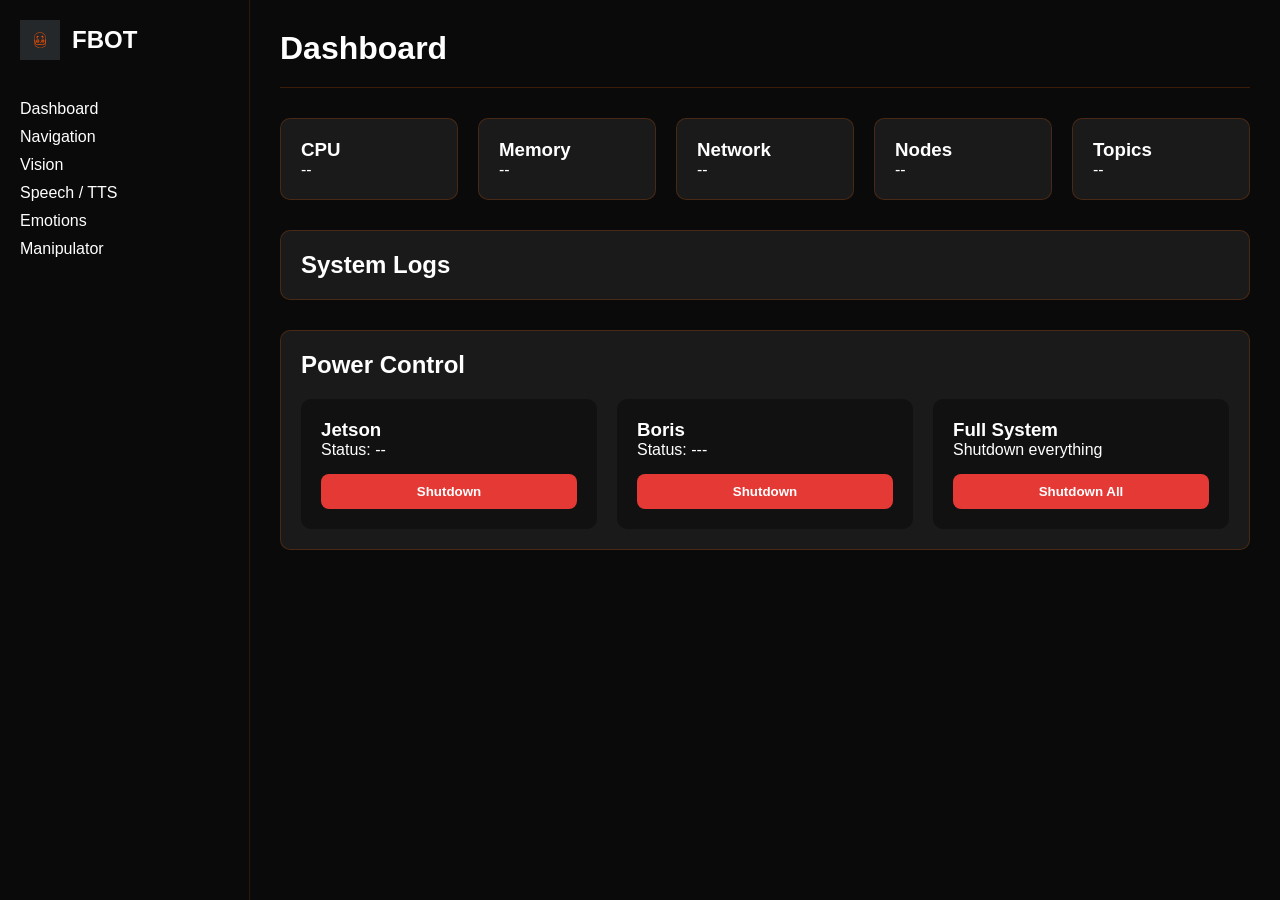
==== fbot_webclient.html @ 53bdb5b1 "add initial UI dashboard" ====
<!DOCTYPE html>
<html>
<head>
    <meta charset="UTF-8">

    <link rel="stylesheet" href="css/theme.css">
    <link rel="stylesheet" href="css/base.css">
    <link rel="stylesheet" href="css/layout.css">
    <link rel="stylesheet" href="css/sidebar.css">
    <link rel="stylesheet" href="css/dashboard.css">

    <title>Web Client</title>
</head>

<body>

<div class="layout">

    <aside class="sidebar">

        <div class="logo">
            <img src="img/Logotipo.svg" alt="FBOT logo">
            <h2>FBOT</h2>
        </div>

        <a class="active">Dashboard</a>
        <a>Navigation</a>
        <a>Vision</a>
        <a>Speech / TTS</a>
        <a>Emotions</a>
        <a>Manipulator</a>

    </aside>


    <main class="main">

        <header class="header">
            <h1>Dashboard</h1>
        </header>

        <section class="cards">
            <div class="card">
                <h3>CPU</h3>
                <p class="value">--</p>
            </div>
            <div class="card">
                <h3>Memory</h3>
                <p class="value">--</p>
            </div>
            <div class="card">
                <h3>Network</h3>
                <p class="value">--</p>
            </div>  
            <div class="card">
                <h3>Nodes</h3>
                <p class="value">--</p>
            </div>
            <div class="card">
                <h3>Topics</h3>
                <p class="value">--</p>
            </div>
        </section>

        <section class="logs">
            <h2>System Logs</h2>
        </section>

        <section class="power">
            <h2>Power Control</h2>
            <div class="power-grid">
                <div class="power-card">
                    <h3>Jetson</h3>
                    <p>Status: --</p>
                    <button>Shutdown</button>
                </div>

                <div class="power-card">
                    <h3>Boris</h3>
                    <p>Status: ---</p>
                    <button>Shutdown</button>
                </div>

                <div class="power-card">
                    <h3>Full System</h3>
                    <p>Shutdown everything</p>
                    <button>Shutdown All</button>
                </div>
            </div>
        </section>
    </main>
</div>

</body>
</html>
---- css/theme.css ----
:root {
  --background: #0a0a0a;
  --foreground: #ffffff;

  --card: #1a1a1a;
  --card-foreground: #ffffff;

  --primary: #ff6600;
  --primary-foreground: #000;

  --accent: #ff6600;

  --border: rgba(255,102,0,0.2);

  --sidebar: #0a0a0a;
  --sidebar-foreground: #ffffff;
  --sidebar-primary: #ff6600;
  --sidebar-border: rgba(255,102,0,0.15);

  --radius: 10px;
}
---- css/base.css ----
*{
  box-sizing:border-box;
  margin:0;
  padding:0;
}

body{
  font-family: Arial, Helvetica, sans-serif;
  background: var(--background);
  color: var(--foreground);
}

a{
  text-decoration:none;
  color:inherit;
}
---- css/layout.css ----
.layout{
  display:grid;
  grid-template-columns:250px 1fr;
  height:100vh;
}

.main{
  padding:30px;
}

.header{
  display:flex;
  justify-content:space-between;
  align-items:center;

  padding-bottom:20px;
  margin-bottom:30px;

  border-bottom:1px solid var(--border);
}
---- css/sidebar.css ----
.sidebar{

  background:var(--sidebar);

  border-right:1px solid var(--sidebar-border);

  padding:20px;

  display:flex;
  flex-direction:column;

  gap:10px;
}

.logo{
  display:flex;
  align-items:center;
  gap:12px;

  margin-bottom:30px;
}

.logo img{
  width:40px;
}

.logo-text{
  display:flex;
  flex-direction:column;
}

.logo-text span{
  font-size:12px;
  opacity:.7;
}

.menu{
  display:flex;
  flex-direction:column;
  gap:6px;
}

.menu a{

  padding:12px 16px;

  border-radius:8px;

  display:flex;
  align-items:center;

  gap:10px;

  color:#cfcfcf;
}

.menu a:hover{
  background:#1a1a1a;
}

.menu a.active{

  background:var(--sidebar-primary);

  color:black;
}
---- css/dashboard.css ----
.cards{

  display:grid;

  grid-template-columns:repeat(5,1fr);

  gap:20px;

  margin-bottom:30px;
}

.card{

  background:var(--card);

  border:1px solid var(--border);

  border-radius:var(--radius);

  padding:20px;
}

.card-title{

  font-size:14px;

  opacity:.7;

  margin-bottom:10px;
}

.card-value{

  font-size:28px;

  font-weight:bold;
}


.logs{

  background:var(--card);

  border:1px solid var(--border);

  border-radius:var(--radius);

  padding:20px;

  margin-bottom:30px;
}

.logs pre{

  font-family:monospace;

  font-size:14px;

  line-height:1.6;
}


.power{

  background:var(--card);

  border:1px solid var(--border);

  border-radius:var(--radius);

  padding:20px;
}

.power-grid{

  margin-top:20px;

  display:grid;

  grid-template-columns:repeat(3,1fr);

  gap:20px;
}

.power-card{

  background:#111;

  border-radius:var(--radius);

  padding:20px;
}

.power-card button{

  margin-top:15px;

  width:100%;

  padding:10px;

  border:none;

  border-radius:8px;

  background:#e53935;

  color:white;

  font-weight:bold;

  cursor:pointer;
}
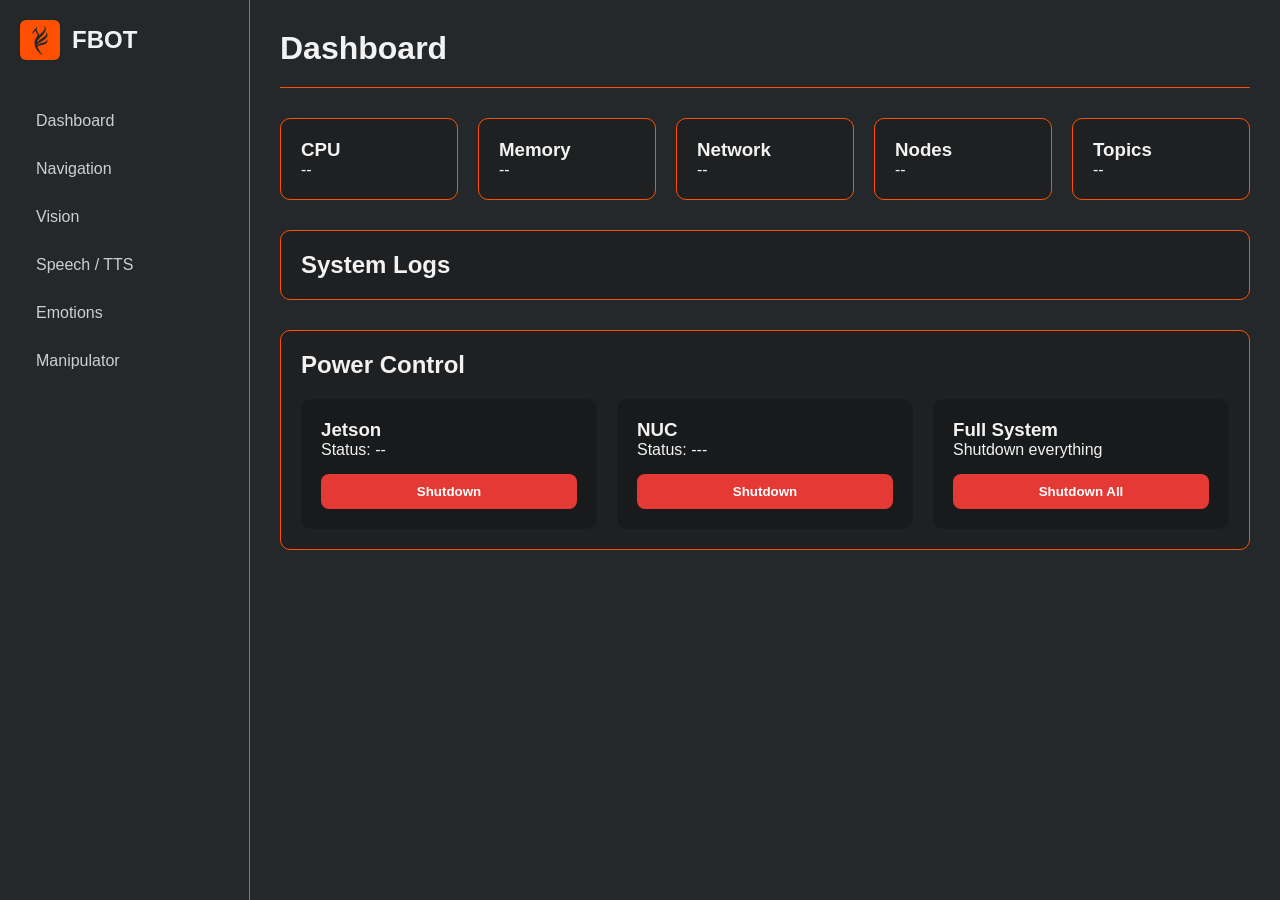
==== commit fca61301: "update UI colors" ====
--- a/fbot_webclient.html
+++ b/fbot_webclient.html
@@ -19,16 +19,18 @@
     <aside class="sidebar">
 
         <div class="logo">
-            <img src="img/Logotipo.svg" alt="FBOT logo">
+            <img src="assets/img/Logotipo.svg" alt="FBOT logo">
             <h2>FBOT</h2>
         </div>
 
-        <a class="active">Dashboard</a>
-        <a>Navigation</a>
-        <a>Vision</a>
-        <a>Speech / TTS</a>
-        <a>Emotions</a>
-        <a>Manipulator</a>
+        <div class="menu">
+            <a href="#">Dashboard</a>
+            <a href="#">Navigation</a>
+            <a href="#">Vision</a>
+            <a href="#">Speech / TTS</a>
+            <a href="#">Emotions</a>
+            <a href="#">Manipulator</a>
+        </div>
 
     </aside>
 
@@ -76,7 +78,7 @@
                 </div>
 
                 <div class="power-card">
-                    <h3>Boris</h3>
+                    <h3>NUC</h3>
                     <p>Status: ---</p>
                     <button>Shutdown</button>
                 </div>
--- a/css/theme.css
+++ b/css/theme.css
@@ -1,21 +1,21 @@
 :root {
-  --background: #0a0a0a;
-  --foreground: #ffffff;
+  --background: #25282a;
+  --foreground: #f2f2f2;
 
-  --card: #1a1a1a;
-  --card-foreground: #ffffff;
+  --card: #1e2022;
+  --card-foreground: #f2f2f2;
 
-  --primary: #ff6600;
-  --primary-foreground: #000;
+  --primary: #fe5000;
+  --primary-foreground: #25282a;
 
-  --accent: #ff6600;
+  --accent: #fe5000;
 
-  --border: rgba(255,102,0,0.2);
+  --border: #fe5000;
 
-  --sidebar: #0a0a0a;
-  --sidebar-foreground: #ffffff;
-  --sidebar-primary: #ff6600;
-  --sidebar-border: rgba(255,102,0,0.15);
+  --sidebar: #25282a;
+  --sidebar-foreground: #f2f2f2;
+  --sidebar-primary: #fe5000;
+  --sidebar-border: #fe5000;
 
   --radius: 10px;
 }
--- a/css/sidebar.css
+++ b/css/sidebar.css
@@ -22,6 +22,7 @@
 
 .logo img{
   width:40px;
+  border-radius: 6px;
 }
 
 .logo-text{
@@ -41,7 +42,7 @@
 }
 
 .menu a{
-
+  
   padding:12px 16px;
 
   border-radius:8px;
@@ -55,12 +56,12 @@
 }
 
 .menu a:hover{
-  background:#1a1a1a;
+  background:#fe5000;
 }
 
 .menu a.active{
 
   background:var(--sidebar-primary);
 
-  color:black;
+  color:#fe5000;
 }
--- a/css/dashboard.css
+++ b/css/dashboard.css
@@ -84,7 +84,7 @@
 
 .power-card{
 
-  background:#111;
+  background:#181a1b;
 
   border-radius:var(--radius);
 
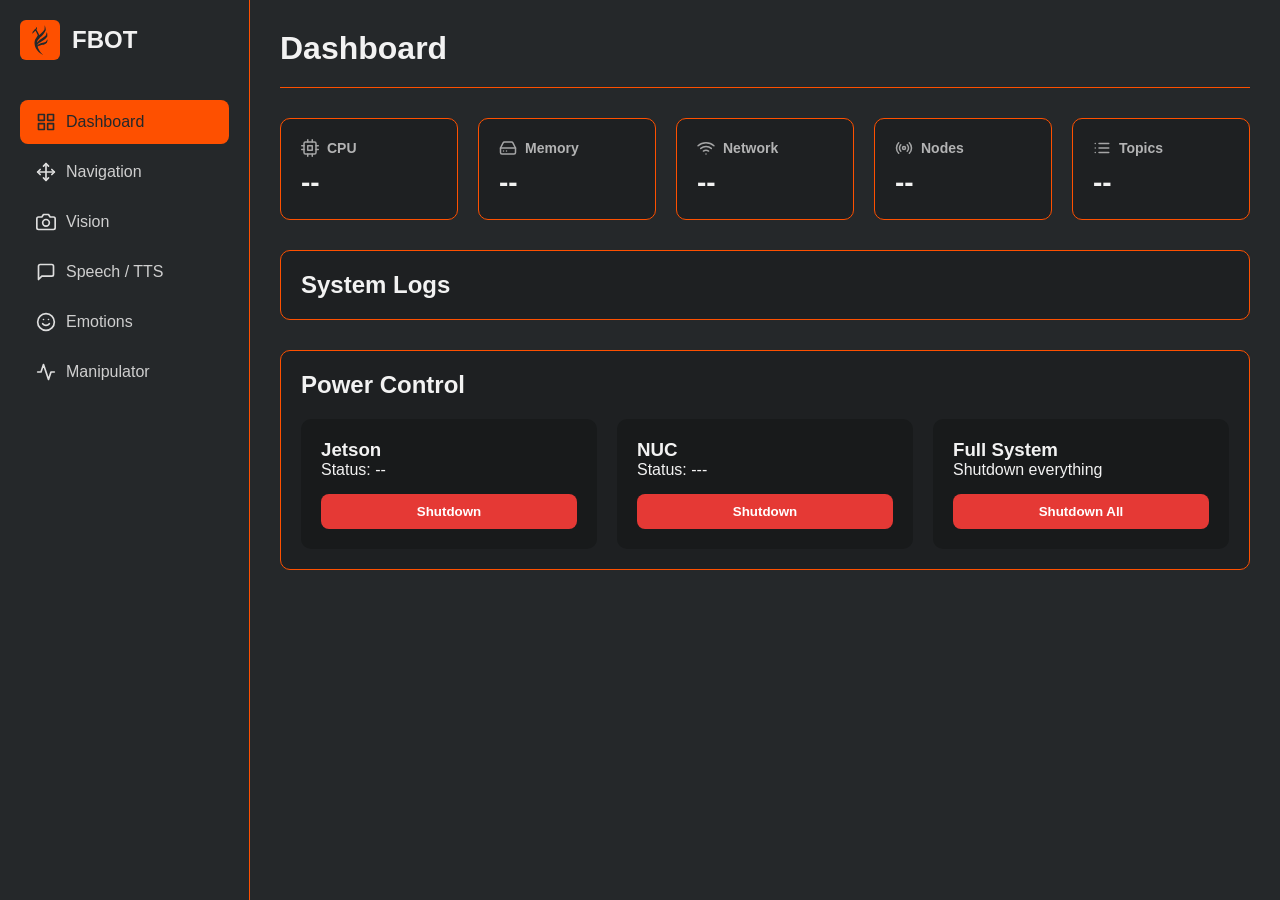
==== commit 9d8df1ca: "add card icons and fix sidebar icon color states" ====
--- a/fbot_webclient.html
+++ b/fbot_webclient.html
@@ -19,17 +19,35 @@
     <aside class="sidebar">
 
         <div class="logo">
-            <img src="assets/img/Logotipo.svg" alt="FBOT logo">
+            <img src="assets/logo/Logotipo.svg" alt="FBOT logo">
             <h2>FBOT</h2>
         </div>
 
         <div class="menu">
-            <a href="#">Dashboard</a>
-            <a href="#">Navigation</a>
-            <a href="#">Vision</a>
-            <a href="#">Speech / TTS</a>
-            <a href="#">Emotions</a>
-            <a href="#">Manipulator</a>
+            <a href="#" class="active">
+                <img src="assets/sidebar/grid.svg" alt="" class="menu-icon">
+                <span>Dashboard</span>
+            </a>
+            <a href="#">
+                <img src="assets/sidebar/move.svg" alt="" class="menu-icon">
+                <span>Navigation</span>
+            </a>
+            <a href="#">
+                <img src="assets/sidebar/camera.svg" alt="" class="menu-icon">
+                <span>Vision</span>
+            </a>
+            <a href="#">
+                <img src="assets/sidebar/message-square.svg" alt="" class="menu-icon">
+                <span>Speech / TTS</span>
+            </a>
+            <a href="#">
+                <img src="assets/sidebar/smile.svg" alt="" class="menu-icon">
+                <span>Emotions</span>
+            </a>
+            <a href="#">
+                <img src="assets/sidebar/activity.svg" alt="" class="menu-icon">
+                <span>Manipulator</span>
+            </a>
         </div>
 
     </aside>
@@ -43,24 +61,39 @@
 
         <section class="cards">
             <div class="card">
-                <h3>CPU</h3>
-                <p class="value">--</p>
+                <h3 class="card-title">
+                    <img src="assets/cards/cpu.svg" alt="" class="card-icon">
+                    <span>CPU</span>
+                </h3>
+                <p class="card-value">--</p>
             </div>
             <div class="card">
-                <h3>Memory</h3>
-                <p class="value">--</p>
+                <h3 class="card-title">
+                    <img src="assets/cards/hard-drive.svg" alt="" class="card-icon">
+                    <span>Memory</span>
+                </h3>
+                <p class="card-value">--</p>
             </div>
             <div class="card">
-                <h3>Network</h3>
-                <p class="value">--</p>
-            </div>  
-            <div class="card">
-                <h3>Nodes</h3>
-                <p class="value">--</p>
+                <h3 class="card-title">
+                    <img src="assets/cards/wifi.svg" alt="" class="card-icon">
+                    <span>Network</span>
+                </h3>
+                <p class="card-value">--</p>
             </div>
             <div class="card">
-                <h3>Topics</h3>
-                <p class="value">--</p>
+                <h3 class="card-title">
+                    <img src="assets/cards/radio.svg" alt="" class="card-icon">
+                    <span>Nodes</span>
+                </h3>
+                <p class="card-value">--</p>
+            </div>
+            <div class="card">
+                <h3 class="card-title">
+                    <img src="assets/cards/list.svg" alt="" class="card-icon">
+                    <span>Topics</span>
+                </h3>
+                <p class="card-value">--</p>
             </div>
         </section>
 
--- a/css/theme.css
+++ b/css/theme.css
@@ -3,17 +3,21 @@
   --foreground: #f2f2f2;
 
   --card: #1e2022;
+  --card-secondary: #181a1b;
   --card-foreground: #f2f2f2;
 
   --primary: #fe5000;
   --primary-foreground: #25282a;
 
+  --danger: #e53935;
+  --danger-foreground: #ffffff;
+
   --accent: #fe5000;
-
   --border: #fe5000;
 
   --sidebar: #25282a;
   --sidebar-foreground: #f2f2f2;
+  --sidebar-muted: #cfcfcf;
   --sidebar-primary: #fe5000;
   --sidebar-border: #fe5000;
 
--- a/css/layout.css
+++ b/css/layout.css
@@ -12,9 +12,7 @@
   display:flex;
   justify-content:space-between;
   align-items:center;
-
   padding-bottom:20px;
   margin-bottom:30px;
-
   border-bottom:1px solid var(--border);
 }
--- a/css/sidebar.css
+++ b/css/sidebar.css
@@ -1,14 +1,9 @@
 .sidebar{
-
   background:var(--sidebar);
-
   border-right:1px solid var(--sidebar-border);
-
   padding:20px;
-
   display:flex;
   flex-direction:column;
-
   gap:10px;
 }
 
@@ -41,27 +36,35 @@
   gap:6px;
 }
 
-.menu a{
-  
-  padding:12px 16px;
-
-  border-radius:8px;
-
-  display:flex;
-  align-items:center;
-
-  gap:10px;
-
-  color:#cfcfcf;
+.menu a {
+  padding: 12px 16px;
+  border-radius: 8px;
+  display: flex;
+  align-items: center;
+  gap: 10px;
+  color: var(--sidebar-muted);
 }
 
-.menu a:hover{
-  background:#fe5000;
+.menu a:hover {
+  background: var(--primary);
+  color: var(--primary-foreground);
 }
 
-.menu a.active{
+.menu a.active {
+  background: var(--sidebar-primary);
+  color: var(--primary-foreground);
+}
 
-  background:var(--sidebar-primary);
+.menu-icon {
+    width: 20px;
+    height: 20px;
+    filter: brightness(0) saturate(0%) invert(87%);
+}
 
-  color:#fe5000;
+.menu a:hover .menu-icon {
+    filter: brightness(0) saturate(0%) invert(16%);
+}
+
+.menu a.active .menu-icon {
+    filter: brightness(0) saturate(0%) invert(16%);
 }
--- a/css/dashboard.css
+++ b/css/dashboard.css
@@ -1,113 +1,83 @@
 .cards{
-
   display:grid;
-
   grid-template-columns:repeat(5,1fr);
-
   gap:20px;
-
   margin-bottom:30px;
 }
 
 .card{
-
   background:var(--card);
-
   border:1px solid var(--border);
-
   border-radius:var(--radius);
-
   padding:20px;
 }
 
-.card-title{
+.card-title {
+    font-size: 14px;
+    margin-bottom: 10px;
+    display: flex;
+    align-items: center;
+    gap: 8px;
+    color: var(--card-foreground);
+    opacity: .7;
+}
 
-  font-size:14px;
-
-  opacity:.7;
-
-  margin-bottom:10px;
+.card-icon {
+    width: 18px;
+    height: 18px;
+    filter: brightness(0) saturate(0%) invert(87%);
+    flex-shrink: 0;
 }
 
 .card-value{
-
   font-size:28px;
-
   font-weight:bold;
 }
 
 
 .logs{
-
   background:var(--card);
-
   border:1px solid var(--border);
-
   border-radius:var(--radius);
-
   padding:20px;
-
   margin-bottom:30px;
 }
 
 .logs pre{
-
   font-family:monospace;
-
   font-size:14px;
-
   line-height:1.6;
 }
 
 
 .power{
-
   background:var(--card);
-
   border:1px solid var(--border);
-
   border-radius:var(--radius);
-
   padding:20px;
 }
 
 .power-grid{
-
   margin-top:20px;
-
   display:grid;
-
   grid-template-columns:repeat(3,1fr);
-
   gap:20px;
 }
 
-.power-card{
-
-  background:#181a1b;
-
-  border-radius:var(--radius);
-
-  padding:20px;
+.power-card {
+  background: var(--card-secondary);
+  border-radius: var(--radius);
+  padding: 20px;
 }
 
-.power-card button{
-
-  margin-top:15px;
-
-  width:100%;
-
-  padding:10px;
-
-  border:none;
-
-  border-radius:8px;
-
-  background:#e53935;
-
-  color:white;
-
-  font-weight:bold;
-
-  cursor:pointer;
+.power-card button {
+  margin-top: 15px;
+  width: 100%;
+  padding: 10px;
+  border: none;
+  border-radius: 8px;
+  background: var(--danger);
+  color: var(--danger-foreground);
+  font-weight: bold;
+  cursor: pointer;
 }
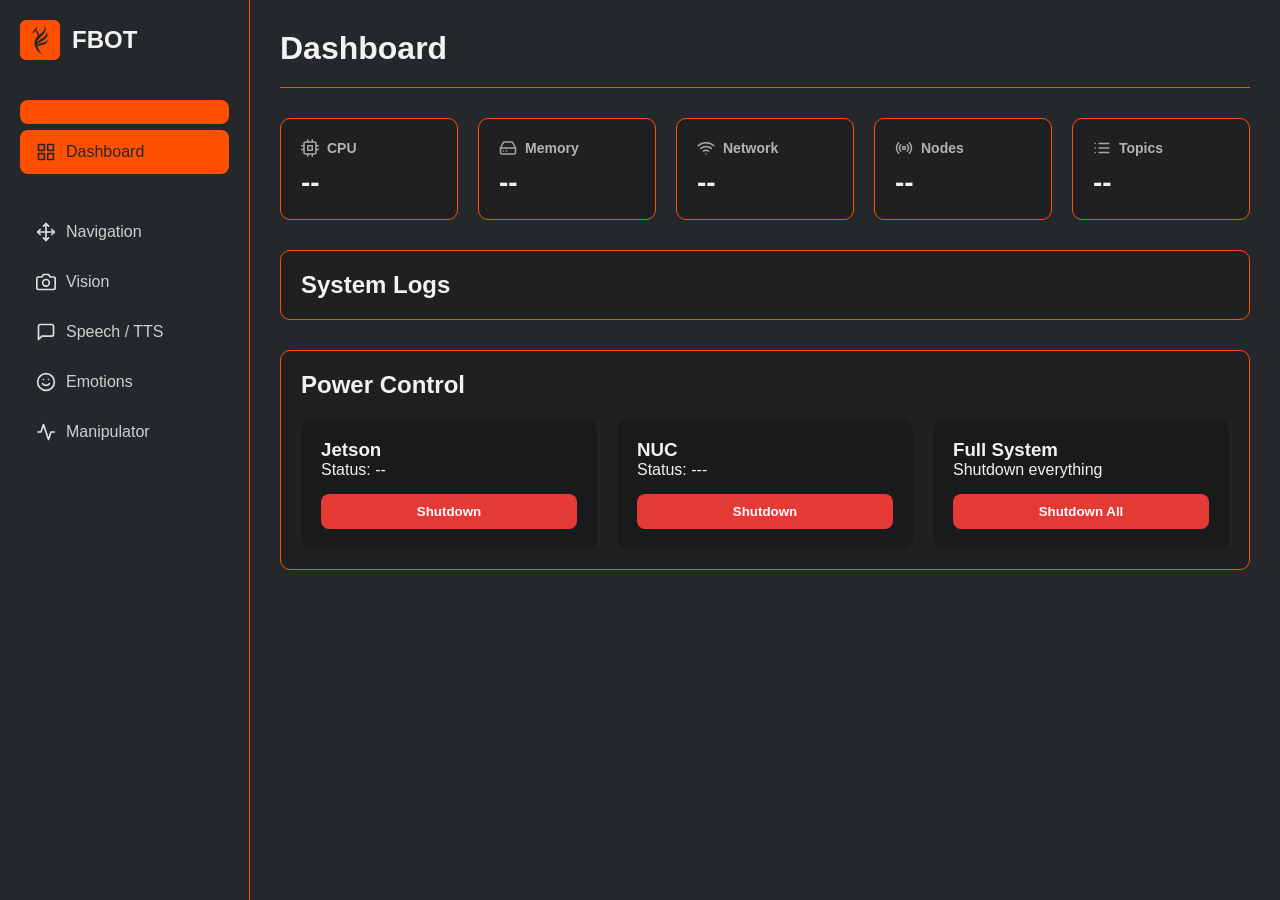
==== commit 6c21fd80: "feat(ui): implement sidebar page navigation" ====
--- a/fbot_webclient.html
+++ b/fbot_webclient.html
@@ -25,26 +25,28 @@
 
         <div class="menu">
             <a href="#" class="active">
+            <a href="#" class="active" data-page="dashboard">
                 <img src="assets/sidebar/grid.svg" alt="" class="menu-icon">
                 <span>Dashboard</span>
             </a>
             <a href="#">
+            <a href="#" data-page="navigation">
                 <img src="assets/sidebar/move.svg" alt="" class="menu-icon">
                 <span>Navigation</span>
             </a>
-            <a href="#">
+            <a href="#" data-page="vision">
                 <img src="assets/sidebar/camera.svg" alt="" class="menu-icon">
                 <span>Vision</span>
             </a>
-            <a href="#">
+            <a href="#" data-page="speech">
                 <img src="assets/sidebar/message-square.svg" alt="" class="menu-icon">
                 <span>Speech / TTS</span>
             </a>
-            <a href="#">
+            <a href="#" data-page="emotions">
                 <img src="assets/sidebar/smile.svg" alt="" class="menu-icon">
                 <span>Emotions</span>
             </a>
-            <a href="#">
+            <a href="#" data-page="manipulator">
                 <img src="assets/sidebar/activity.svg" alt="" class="menu-icon">
                 <span>Manipulator</span>
             </a>
@@ -56,9 +58,10 @@
     <main class="main">
 
         <header class="header">
-            <h1>Dashboard</h1>
+            <h1 id="page-title">Dashboard</h1>
         </header>
 
+        <section id="page-dashboard" class="page active">
         <section class="cards">
             <div class="card">
                 <h3 class="card-title">
@@ -123,8 +126,18 @@
                 </div>
             </div>
         </section>
+        </section>
+
+        <section id="page-navigation" class="page"><h2>Navigation</h2></section>
+        <section id="page-vision" class="page"><h2>Vision</h2></section>
+        <section id="page-speech" class="page"><h2>Speech / TTS</h2></section>
+        <section id="page-emotions" class="page"><h2>Emotions</h2></section>
+        <section id="page-manipulator" class="page"><h2>Manipulator</h2></section>
     </main>
 </div>
 
+<style>.page{display:none}.page.active{display:contents}</style>
+<script type="module" src="main.js"></script>
+
 </body>
-</html>+</html>
